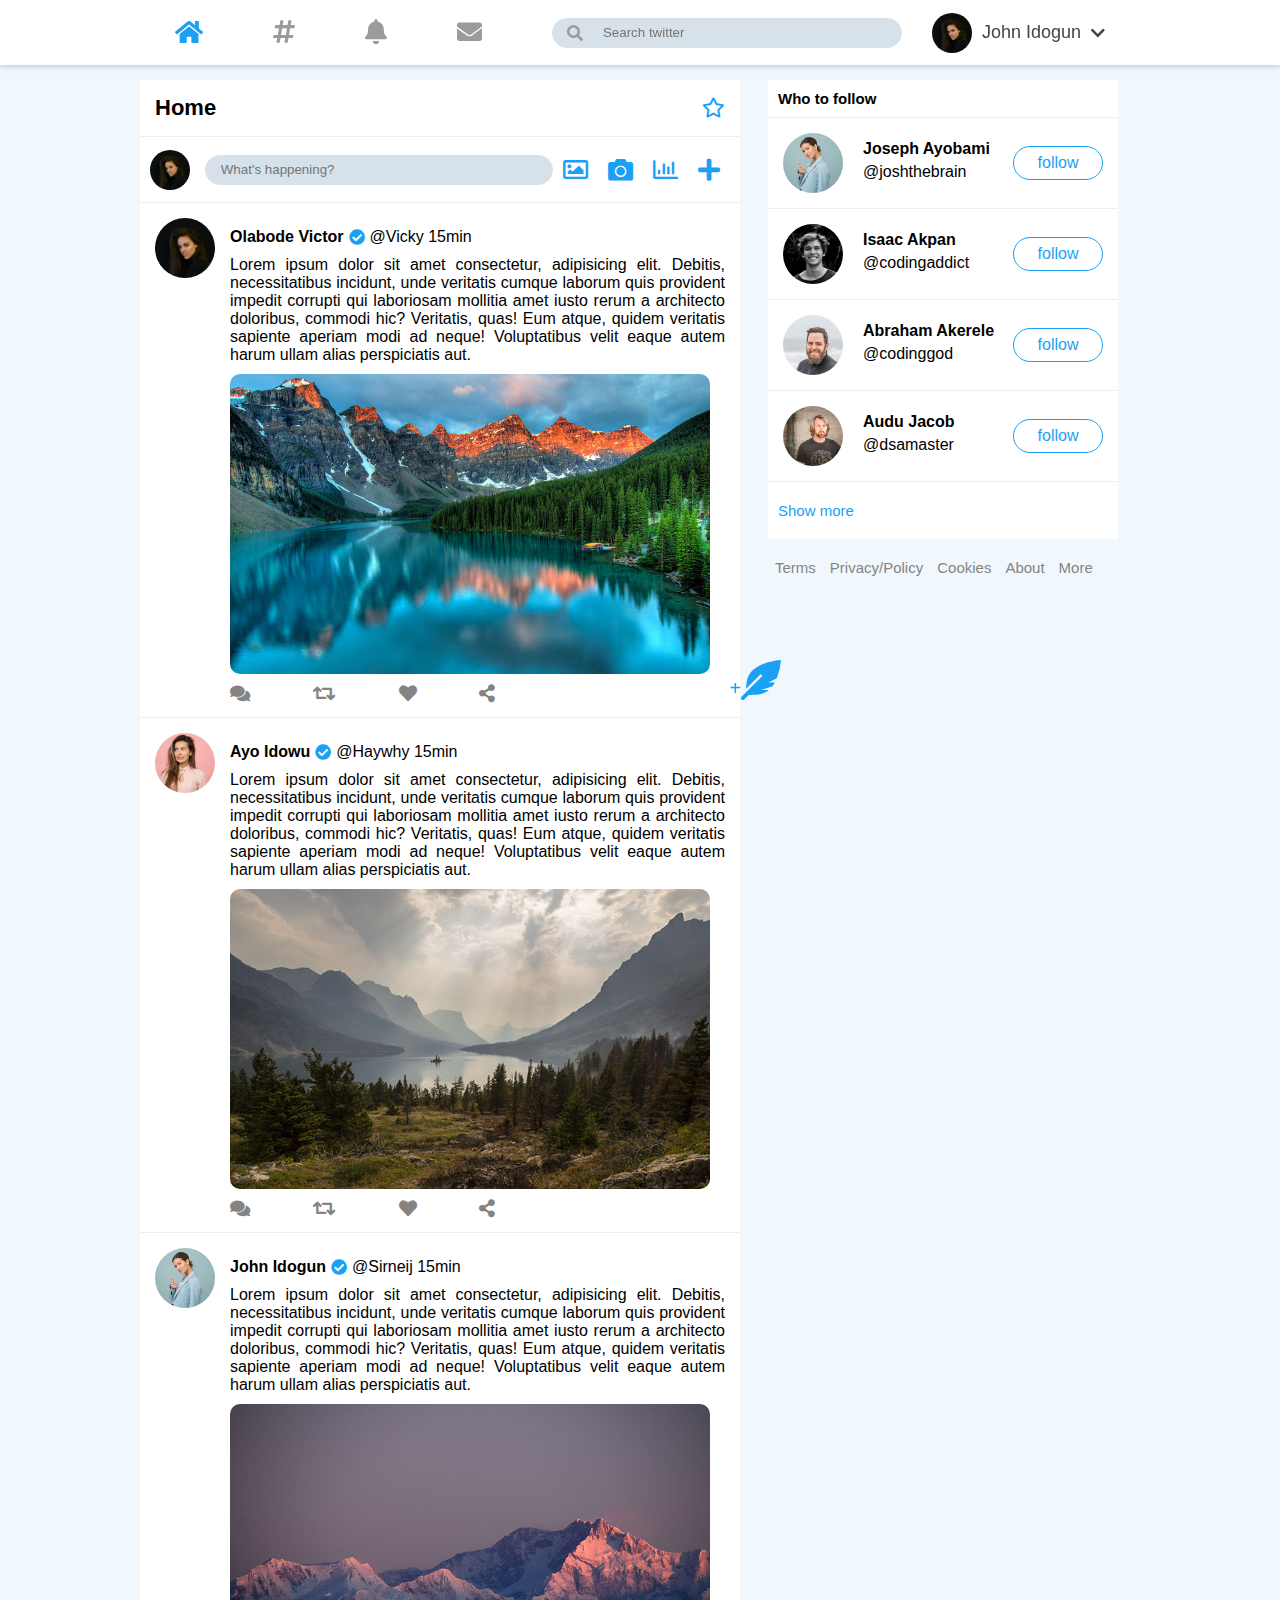
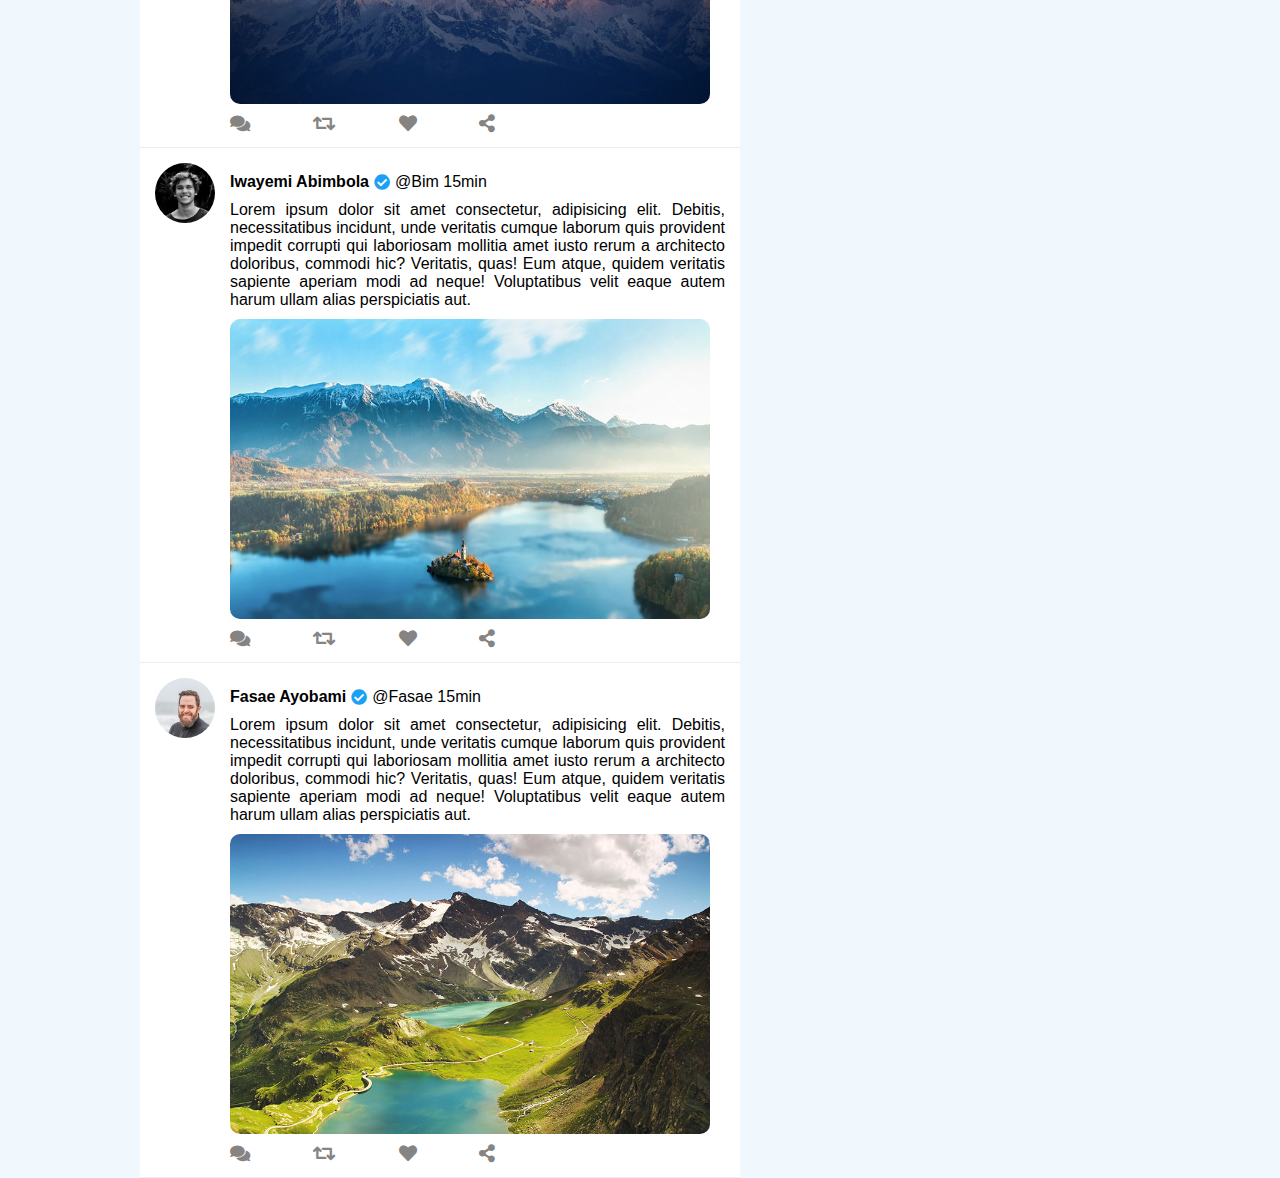
==== feeds.html @ 4964aa31 "Complete design" ====
<!DOCTYPE html>
<html lang="en">
  <head>
    <meta charset="UTF-8" />
    <meta name="viewport" content="width=device-width, initial-scale=1.0" />
    <title>Twitter clone User Interface</title>
    <link rel="stylesheet" href="css/all.css" />
    <link rel="stylesheet" href="style.css" />
  </head>
  <body>
    <!-- feeds page -->
    <main class="feeds-page" id="feeds-page">
      <!-- feeds navigation -->
      <nav class="feeds-nav change-to-theme-dark-1">
        <div class="icons">
          <a href="#" class="active nav-item"><i class="fas fa-home"></i></a>
          <a href="#" class="nav-item"><i class="fas fa-hashtag"></i></a>
          <a href="#" class="nav-item"><i class="fas fa-bell"></i></a>
          <a href="#" class="nav-item"><i class="fas fa-envelope"></i></a>
        </div>
        <form class="search-bar">
          <i class="fas fa-search"></i>
          <input
            type="search"
            name="search"
            id="search"
            placeholder="Search twitter"
            class="search-bar-input"
          />
        </form>
        <div class="user" id="user">
          <div class="user-img-wrapper">
            <img src="images/user1.jpg" alt="User 1" />
          </div>
          <a href="#" class="user-link">John Idogun</a>
          <i class="fas fa-chevron-down"></i>
        </div>
      </nav>
      <!-- end of feeds navigation -->
      <!-- feeds content -->
      <section class="feeds-content change-to-theme-dark-2">
        <article class="feeds-header change-to-theme-dark-1">
          <section class="feeds-header-top">
            <h4>Home</h4>
            <i class="far fa-star"></i>
          </section>
          <form action="." class="header-post">
            <article class="header-img-wrapper">
              <img src="images/user1.jpg" alt="User 1" />
            </article>
            <input
              type="text"
              placeholder="What's happening?"
              class="change-to-theme-dark-2"
            />
            <i class="far fa-image"></i>
            <i class="fas fa-camera"></i>
            <i class="far fa-chart-bar"></i>
            <button type="button" class="btn posts-main-btn">
              <i class="fas fa-plus"></i>
            </button>
          </form>
        </article>
        <article class="posts change-to-theme-dark-1">
          <!-- post 1 -->
          <section class="post">
            <article class="user-avatar">
              <img src="images/user1.jpg" alt="User 1" />
            </article>
            <article class="post-content">
              <section class="post-user-info">
                <h4>Olabode Victor</h4>
                <i class="fas fa-check-circle"></i>
                <span>@Vicky 15min</span>
              </section>
              <p class="post-text">
                Lorem ipsum dolor sit amet consectetur, adipisicing elit.
                Debitis, necessitatibus incidunt, unde veritatis cumque laborum
                quis provident impedit corrupti qui laboriosam mollitia amet
                iusto rerum a architecto doloribus, commodi hic? Veritatis,
                quas! Eum atque, quidem veritatis sapiente aperiam modi ad
                neque! Voluptatibus velit eaque autem harum ullam alias
                perspiciatis aut.
              </p>
              <section class="post-img">
                <img src="images/post-img-1.jpg" alt="Post 1" />
              </section>
              <section class="post-icons">
                <i class="fas fa-comments"></i>
                <i class="fas fa-retweet"></i>
                <i class="fas fa-heart"></i>
                <i class="fas fa-share-alt"></i>
              </section>
            </article>
          </section>
          <!-- end of post 1 -->
          <!-- post 2 -->
          <section class="post">
            <article class="user-avatar">
              <img src="images/user2.jpg" alt="User 2" />
            </article>
            <article class="post-content">
              <section class="post-user-info">
                <h4>Ayo Idowu</h4>
                <i class="fas fa-check-circle"></i>
                <span>@Haywhy 15min</span>
              </section>
              <p class="post-text">
                Lorem ipsum dolor sit amet consectetur, adipisicing elit.
                Debitis, necessitatibus incidunt, unde veritatis cumque laborum
                quis provident impedit corrupti qui laboriosam mollitia amet
                iusto rerum a architecto doloribus, commodi hic? Veritatis,
                quas! Eum atque, quidem veritatis sapiente aperiam modi ad
                neque! Voluptatibus velit eaque autem harum ullam alias
                perspiciatis aut.
              </p>
              <section class="post-img">
                <img src="images/post-img-2.jpg" alt="Post 2" />
              </section>
              <section class="post-icons">
                <i class="fas fa-comments"></i>
                <i class="fas fa-retweet"></i>
                <i class="fas fa-heart"></i>
                <i class="fas fa-share-alt"></i>
              </section>
            </article>
          </section>
          <!-- end of post 2 -->

          <!-- post 3 -->
          <section class="post">
            <article class="user-avatar">
              <img src="images/user3.jpg" alt="User 3" />
            </article>
            <article class="post-content">
              <section class="post-user-info">
                <h4>John Idogun</h4>
                <i class="fas fa-check-circle"></i>
                <span>@Sirneij 15min</span>
              </section>
              <p class="post-text">
                Lorem ipsum dolor sit amet consectetur, adipisicing elit.
                Debitis, necessitatibus incidunt, unde veritatis cumque laborum
                quis provident impedit corrupti qui laboriosam mollitia amet
                iusto rerum a architecto doloribus, commodi hic? Veritatis,
                quas! Eum atque, quidem veritatis sapiente aperiam modi ad
                neque! Voluptatibus velit eaque autem harum ullam alias
                perspiciatis aut.
              </p>
              <section class="post-img">
                <img src="images/post-img-3.jpg" alt="Post 3" />
              </section>
              <section class="post-icons">
                <i class="fas fa-comments"></i>
                <i class="fas fa-retweet"></i>
                <i class="fas fa-heart"></i>
                <i class="fas fa-share-alt"></i>
              </section>
            </article>
          </section>
          <!-- end of post 3 -->

          <!-- post 4 -->
          <section class="post">
            <article class="user-avatar">
              <img src="images/user4.jpg" alt="User 4" />
            </article>
            <article class="post-content">
              <section class="post-user-info">
                <h4>Iwayemi Abimbola</h4>
                <i class="fas fa-check-circle"></i>
                <span>@Bim 15min</span>
              </section>
              <p class="post-text">
                Lorem ipsum dolor sit amet consectetur, adipisicing elit.
                Debitis, necessitatibus incidunt, unde veritatis cumque laborum
                quis provident impedit corrupti qui laboriosam mollitia amet
                iusto rerum a architecto doloribus, commodi hic? Veritatis,
                quas! Eum atque, quidem veritatis sapiente aperiam modi ad
                neque! Voluptatibus velit eaque autem harum ullam alias
                perspiciatis aut.
              </p>
              <section class="post-img">
                <img src="images/post-img-4.jpg" alt="Post 4" />
              </section>
              <section class="post-icons">
                <i class="fas fa-comments"></i>
                <i class="fas fa-retweet"></i>
                <i class="fas fa-heart"></i>
                <i class="fas fa-share-alt"></i>
              </section>
            </article>
          </section>
          <!-- end of post 4 -->

          <!-- post 5 -->
          <section class="post">
            <article class="user-avatar">
              <img src="images/user5.jpg" alt="User 5" />
            </article>
            <article class="post-content">
              <section class="post-user-info">
                <h4>Fasae Ayobami</h4>
                <i class="fas fa-check-circle"></i>
                <span>@Fasae 15min</span>
              </section>
              <p class="post-text">
                Lorem ipsum dolor sit amet consectetur, adipisicing elit.
                Debitis, necessitatibus incidunt, unde veritatis cumque laborum
                quis provident impedit corrupti qui laboriosam mollitia amet
                iusto rerum a architecto doloribus, commodi hic? Veritatis,
                quas! Eum atque, quidem veritatis sapiente aperiam modi ad
                neque! Voluptatibus velit eaque autem harum ullam alias
                perspiciatis aut.
              </p>
              <section class="post-img">
                <img src="images/post-img-5.jpg" alt="Post 5" />
              </section>
              <section class="post-icons">
                <i class="fas fa-comments"></i>
                <i class="fas fa-retweet"></i>
                <i class="fas fa-heart"></i>
                <i class="fas fa-share-alt"></i>
              </section>
            </article>
          </section>
          <!-- end of post 5 -->
        </article>

        <article class="follow change-to-theme-dark-1">
          <h3 class="follow-heading">Who to follow</h3>
          <!-- follow user 1 -->
          <section class="follow-user">
            <article class="follow-user-img">
              <img src="images/user3.jpg" alt="User 3" />
            </article>
            <article class="follow-user-info">
              <h4>Joseph Ayobami</h4>
              <p>@joshthebrain</p>
            </article>
            <button type="button" class="btn follow-btn">follow</button>
          </section>
          <!-- end of follow user 1 -->

          <!-- follow user 2 -->
          <section class="follow-user">
            <article class="follow-user-img">
              <img src="images/user4.jpg" alt="User 4" />
            </article>
            <article class="follow-user-info">
              <h4>Isaac Akpan</h4>
              <p>@codingaddict</p>
            </article>
            <button type="button" class="btn follow-btn">follow</button>
          </section>
          <!-- end of follow user 2 -->

          <!-- follow user 3 -->
          <section class="follow-user">
            <article class="follow-user-img">
              <img src="images/user5.jpg" alt="User 5" />
            </article>
            <article class="follow-user-info">
              <h4>Abraham Akerele</h4>
              <p>@codinggod</p>
            </article>
            <button type="button" class="btn follow-btn">follow</button>
          </section>
          <!-- end of follow user 3 -->

          <!-- follow user 4 -->
          <section class="follow-user">
            <article class="follow-user-img">
              <img src="images/user6.jpg" alt="User 6" />
            </article>
            <article class="follow-user-info">
              <h4>Audu Jacob</h4>
              <p>@dsamaster</p>
            </article>
            <button type="button" class="btn follow-btn">follow</button>
          </section>
          <!-- end of follow user 4 -->

          <section class="follow-link">
            <a href="#">Show more</a>
          </section>
          <footer class="follow-footer">
            <ul>
              <li><a href="#">Terms</a></li>
              <li><a href="#">Privacy/Policy</a></li>
              <li><a href="#">Cookies</a></li>
              <li><a href="#">About</a></li>
              <li><a href="#">More</a></li>
            </ul>
          </footer>
        </article>
      </section>
      <!-- end of feeds content -->

      <button type="button" class="btn post-btn" id="post-modal-btn">
        <span>+</span><i class="fas fa-feather-alt"></i>
      </button>
      <!-- post modal -->
      <section class="post-modal-wrapper">
        <article class="modal change-to-theme-dark-1" id="post-modal">
          <form action="." id="post-modal-form" autocomplete="off">
            <section class="modal-header">
              <i class="fas fa-times" id="close-post-modal"></i>
              <button
                type="submit"
                class="btn btn-post-modal"
                id="post-modal-submit-btn"
                disabled
              >
                Post
              </button>
            </section>

            <section class="modal-body">
              <article class="modal-img">
                <img src="images/user1.jpg" alt="User 1" />
              </article>
              <input
                type="text"
                placeholder="What's happening?"
                class="modal-input change-to-theme-dark-2"
                id="post-modal-input"
              />
              <div class="modal-input-live">
                <span id="post-modal-input-counter"></span>
                <i class="far fa-smile" id="post-modal-expression"></i>
              </div>
            </section>
            <section class="modal-footer">
              <article class="modal-icons">
                <i class="far fa-image"></i>
                <i class="fas fa-camera"></i>
                <i class="far fa-chart-bar"></i>
                <span id="post-modal-span" data-disabled="yes" class="disabled"
                  >+</span
                >
              </article>
            </section>
          </form>
        </article>
      </section>
      <!-- end of post modal -->

      <!-- sidebar -->
      <section class="sidebar-wrapper" id="sidebar-wrapper">
        <article class="sidebar change-to-theme-dark-1" id="sidebar">
          <section class="sidebar-header">
            <h2>Account info</h2>
            <i class="fas fa-times" id="close-sidebar"></i>
          </section>
          <section class="sidebar-user">
            <article class="sidebar-user-img">
              <img src="images/user1.jpg" alt="User 1" />
            </article>
            <span>+</span>
          </section>
          <section class="sidebar-user-info">
            <h4>John John</h4>
            <p>@sirneij</p>
          </section>
          <section class="following">
            <p class="following-text"><span>711</span> following</p>
            <p class="following-text"><span>7.5k</span> followers</p>
          </section>
          <section class="sidebar-list-1">
            <ul>
              <li>
                <a href="#"><i class="far fa-user"></i>Profile</a>
              </li>
              <li>
                <a href="#"><i class="far fa-list-alt"></i>List</a>
              </li>
              <li>
                <a href="#"><i class="far fa-bookmark"></i>Bookmarks</a>
              </li>
              <li>
                <a href="#"><i class="fab fa-adversal"></i>Ads</a>
              </li>
              <li>
                <a href="#"><i class="fas fa-chart-line"></i>Analytics</a>
              </li>
            </ul>
          </section>
          <section class="sidebar-list-2">
            <ul>
              <li><a href="#">Settings and Privacy</a></li>
              <li><a href="#">Help Center</a></li>
              <li><a href="#">Logout</a></li>
            </ul>
          </section>

          <section class="dark-mode-toggler-wrapper">
            <label class="dark-mode-toggler">
              <input
                class="dark-mode-toggler-check-input"
                type="checkbox"
                id="theme-checkbox"
              />
              <span class="slider"></span>
            </label>
            <span class="dark-mode-toggler-check-label theme-switch"
              >Dark theme</span
            >
          </section>
        </article>
      </section>
      <!-- end of sidebar -->
    </main>
    <!-- end of feeds page -->
    <script src="feedsapp.js"></script>
  </body>
</html>
---- style.css ----
/* common styles */
:root {
  box-sizing: border-box;
  /* font-size: calc(1vw + 0.65rem); */
  /* font-size: 65.8%; */
  font-size: 0.625rem;
  font-family: "Josefin Sans", sans-serif;
}
*,
*::before,
*::after {
  margin: 0;
  padding: 0;
  box-sizing: inherit;
  outline: none;
}
body {
  background-color: #f0f8fd;
}

button:not(:disabled),
[type="button"]:not(:disabled),
[type="reset"]:not(:disabled),
[type="submit"]:not(:disabled) {
  cursor: pointer;
}

/* end of common styles */

/* main */
.main {
  width: 100%;
  height: 100vh;
  display: grid;
  grid-template-columns: repeat(2, 1fr);
  grid-template-rows: 1fr min-content;
  grid-template-areas:
    "left right"
    "main-page-footer main-page-footer";
}
/* left */
.left {
  grid-area: left;
  background-color: #1aa1f5;
  display: flex;
  justify-content: center;
  align-items: center;
}
.theme-dark-1 .left {
  background-color: #10171e;
}

.left-content section {
  display: flex;
  align-items: center;
  margin: 4rem;
  color: #fff;
}
.left-content i {
  font-size: 3rem;
  margin-right: 2rem;
}
.left-content-heading {
  font-size: 2rem;
}
/* end of left */

/* right */
.right {
  grid-area: right;
  position: relative;
}
.right-content-form {
  display: flex;
  justify-content: center;
  margin-top: 3rem;
}

.right-content-form input {
  width: 20rem;
  height: 4.5rem;
  margin-right: 1rem;
  font-size: 1.6rem;
  padding: 0 1rem;
  border: 0.1rem solid #ddd;
  border-radius: 0.5rem;
  background-color: #fff;
  transition: all 0.4s ease-out;
}
.theme-dark-1 .right-content-form input {
  background-color: #1c2938;
  border-color: #444444;
  color: #fff;
}
.right-content-form input:focus {
  background-color: #d9ebf7;
}

.theme-dark-1 .right-content-form input:focus {
  background-color: #10171e;
  color: #1aa1f5;
  border-color: #1aa1f5;
}
.right-content-form div {
  position: relative;
}
.right-content-form label {
  position: absolute;
  top: 5.5rem;
  left: 0;
  font-size: 1.6rem;
  font-weight: 300;
  color: #a7a6a6;
}
.btn {
  border: 0.1rem solid #1aa1f5;
  border-radius: 3rem;
  transition: all 0.5s ease-out;
}
.theme-dark-1 .btn {
  border-color: #444444;
}

.btn:hover {
  background-color: #1aa1f5;
  color: #fff;
}
.theme-dark-1 .btn:hover {
  background-color: #fff;
  color: #1aa1f5;
}

.btn-top {
  width: 8rem;
  background-color: #fff;
  color: #1aa1f5;
  font-size: 1.6rem;
  font-weight: bold;
}
.theme-dark-1 .btn-top {
  background-color: #1c2938;
}
.middle-content {
  position: absolute;
  top: 50%;
  left: 50%;
  transform: translate(-50%, -50%);
  display: flex;
  flex-direction: column;
  /* width: 45%; */
}
.middle-content i {
  font-size: 4rem;
  color: #1aa1f5;
  margin-bottom: 2rem;
}
/* .theme-dark-1 .middle-content i {
  color: #fff;
} */
.middle-content h1 {
  font-size: 2.8rem;
  margin-bottom: 4rem;
  line-height: 4rem;
}
.middle-content h4 {
  font-size: 2rem;
  margin-bottom: 2rem;
}
.middle-content button {
  margin: 0.8rem 0;
  padding: 0.5rem;
  font-size: 1.6rem;
}
.btn-sign-up {
  background-color: #1aa1f5;
  color: #fff;
  transition: all 0.5s ease-out;
}
.btn-sign-up:hover {
  background-color: #fff;
  color: #1aa1f5;
}
.theme-dark-1 .btn-sign-in {
  background-color: #1c2938;
  color: #1aa1f5;
}
.btn-sign-in:hover {
  background-color: #d9ebf7;
  color: #0f5d8d;
}
/* end of right */
/* main-page-footer */
.main-page-footer {
  grid-area: main-page-footer;
  background-color: #f5f4f4;
  padding: 1.5rem;
  border: 0.1rem solid #ddd;
}
.theme-dark-1 .main-page-footer {
  background-color: #1c2938;
  border-top: 0.1rem solid #444444;
  border-bottom: none;
  border-left: none;
  border-right: none;
}
.main-page-footer ul {
  display: flex;
  justify-content: center;
  list-style: none;
}
.main-page-footer a {
  font-size: 1.6rem;
  margin: 0 2rem;
  text-decoration: none;
  color: #444444;
  font-weight: 300;
}
.theme-dark-1 .main-page-footer a {
  color: #fff;
}
/* end of main-page-footer */
/* end of main */

/* login */
.login-page {
  width: 100%;
  height: 100vh;
  display: grid;
  grid-template-columns: minmax(5rem, 1fr) 2fr minmax(5rem, 1fr);
  grid-template-rows: repeat(2, min-content) 1fr;
  /* grid-template-areas:
    "header header header"
    ". login ."
    ". footer ."; */
  gap: 1.5rem;
}

/* header */
.login-page-nav {
  grid-column: 1 / -1;
  grid-row: 1 / 2;
  /* grid-area: header; */
  padding: 2.5rem 0;
  background-color: #fff;
  box-shadow: 0 0 0.7rem rgba(0, 0, 0, 0.3);
  z-index: 1;
}

.theme-dark-1 .login-page-nav {
  background-color: #1c2938;
  color: #fff;
}

.login-page-nav ul {
  width: 100rem;
  list-style: none;
  margin: auto;
  display: flex;
  align-items: flex-end;
}
.login-page-nav li {
  margin: 0 1rem;
  position: relative;
}
.login-page-nav li:last-child {
  margin-left: auto;
}
.login-page-nav li::after {
  content: "";
  width: 100%;
  height: 0.4rem;
  background-color: #1aa1f5;
  position: absolute;
  bottom: -2.5rem;
  left: 0;
  opacity: 0;
  transition: opacity 0.5s ease-out;
}
.login-page-nav li:hover::after {
  opacity: 1;
}
.login-page-nav a {
  font-size: 1.6rem;
  text-decoration: none;
  color: #555;
  transition: color 0.5s ease;
}
.login-page-nav.theme-dark-1 a {
  color: #fff;
}

.login-page-nav li:hover a {
  color: #1aa1f5;
}
.login-page-nav i {
  color: #1aa1f5;
  font-size: 2rem;
}
/* end of header */
/* login content */
.login {
  /* grid-area: login; */
  grid-column: 2 / 3;
  grid-row: 2 / 3;
  background-color: #fff;
  width: 100rem;
  display: grid;
  grid-template-columns: 10rem 1fr;
  grid-template-rows: 2fr 1fr;
  box-shadow: 0 0 0.5rem rgba(0, 0, 0, 0.3);
}
.theme-dark-1 .login {
  background-color: #1c2938;
}
.login-content {
  grid-column: 2 / -1;
  grid-row: 1 / 2;
  padding: 5rem 0 1rem 0;
}
.login-content h2 {
  font-size: 2.4rem;
  margin-bottom: 3rem;
}
.login-form {
  display: flex;
  flex-direction: column;
}
.login-form input:not(.login-form-checkbox) {
  width: 30rem;
  height: 3.5rem;
  margin: 1rem 0;
  border: 0.1rem solid #ddd;
  border-radius: 0.5rem;
  padding-left: 1rem;
  font-size: 1.5rem;
  transition: all 0.5s ease-out;
}
.theme-dark-1 .login-form input:not(.login-form-checkbox) {
  border-color: #444444;
  background-color: #1c2938;
  color: #fff;
}
.login-form input:not(.login-form-checkbox):first-child {
  margin-top: 0;
}
.login-form input:focus {
  background-color: #d9ebf7;
}
.theme-dark-1 .login-form input:focus {
  background-color: #10171e;
  color: #1aa1f5;
  border-color: #1aa1f5;
}
.login-form .password-forgot {
  position: relative;
}
.login-form .password-forgot a {
  position: absolute;
  text-decoration: none;
  top: -0.3rem;
  left: 20.6rem;
  font-size: 1.2rem;
  color: #1aa1f5;
}

.theme-dark-1 .login-form .password-forgot a {
  color: #fff;
}
.theme-dark-1 .login-form .password-forgot a:hover {
  color: #1aa1f5;
}
.login-form .checkbox-login {
  margin-top: 1rem;
  display: flex;
  align-items: flex-start;
}
.theme-dark-1 #remember {
  color: #1aa1f5;
}
.login-form .checkbox-login label {
  font-size: 1.6rem;
  font-weight: 300;
  margin-left: 1rem;
}
.login-form .btn-sign-in {
  width: 30rem;
  padding: 1rem 1.5rem;
  border-radius: 0.3rem;
  font-size: 1.6rem;
  font-weight: bold;
  margin-top: 1.5rem;
  background-color: #fff;
  color: #1aa1f5;
  transition: all 0.5s ease-out;
}
.theme-dark-1 .login-form .btn-sign-in {
  background-color: #10171e;
  color: #1aa1f5;
  border-color: #444444;
}
.login-form .btn-sign-in:hover {
  background-color: #1aa1f5;
  color: #fff;
}

.theme-dark-1 .login-form .btn-sign-in:hover {
  background-color: #fff;
  color: #1aa1f5;
}

/* end login content */
/* login footer */
.login-footer {
  /* grid-area: footer; */
  grid-column: 1 / -1;
  grid-row: 2 / -1;
  background-color: #edf3f7;
  padding-left: 10rem;
  display: flex;
  flex-direction: column;
  justify-content: center;
}
.theme-dark-1 .login-footer {
  background-color: #10171e;
  color: #fff;
}
.login-footer p {
  font-size: 1.6rem;
  font-weight: 300;
  margin: 0.5rem 0;
}
.login-footer p a {
  text-decoration: none;
  color: #1aa1f5;
}
/* end of login footer */

/* login modal */
.login-modal {
  position: fixed;
  top: 11.5rem;
  left: 50%;
  transform: translate(-50%, -50%);
  background-color: #fff;
  width: 70rem;
  padding: 2rem;
  text-align: center;
  box-shadow: 0 0 0.7rem rgba(0, 0, 0, 0.3);
  border-radius: 0 0 1rem 1rem;
  display: none;
}
.theme-dark-1 .login-modal {
  background-color: #10171e;
}
.login-modal i {
  position: absolute;
  top: 2rem;
  right: 2rem;
  font-size: 1.3rem;
  color: #cc3f3f;
  cursor: pointer;
}
.theme-dark-1 .login-modal i {
  color: #fff;
}
.login-modal p {
  margin: 2rem 1rem 0 1rem;
  font-size: 1.6rem;
  color: #cc3f3f;
}
.theme-dark-1 .login-modal p {
  color: #ffffff;
}
/* end of login modal */
/* end of login */

/* feeds page */
.feeds-page {
  width: 100%;
  height: 100vh;
  display: block;
}
/* feeds navigation */
.feeds-nav {
  position: fixed;
  width: 100%;
  height: 6.5rem;
  background-color: #fff;
  display: flex;
  justify-content: center;
  box-shadow: 0 0 0.7rem rgba(0, 0, 0, 0.3);
}
.theme-dark-1 .feeds-nav {
  background-color: #1c2938;
  color: #fff;
}
.feeds-nav .icons {
  display: flex;
  align-items: center;
}
.feeds-nav .nav-item:hover {
  animation: toTop;
  animation-duration: 2s;
  animation-timing-function: ease-out;
  animation-iteration-count: infinite;
}
.theme-dark-1 .feeds-nav .nav-item:hover {
  color: #ffffff;
}
@keyframes toTop {
  0% {
    transform: translateY(0px);
  }
  50% {
    transform: translateY(-5px);
  }
  100% {
    transform: translateY(-10px);
  }
}
.feeds-nav .icons a {
  text-decoration: none;
  margin-right: 7rem;
  font-size: 2.5rem;
  color: #9e9a9a;
}
.feeds-nav.theme-dark-1 .nav-item:hover {
  color: #ffffff;
}
.feeds-nav .icons .active {
  color: #1aa1f5;
}
.feeds-nav .search-bar {
  display: flex;
  align-items: center;
  position: relative;
}
.search-bar-input {
  width: 35rem;
  height: 3rem;
  border: 0.1rem solid #d6e1e9;
  border-radius: 3rem;
  background-color: #d6e1e9;
  padding-left: 5rem;
  transition: all 0.5s ease-out;
}
.theme-dark-1 .search-bar-input {
  background-color: #1c2938;
  border-color: #444444;
  color: #fff;
}
.search-bar-input:focus {
  background-color: #fff;
  /* color: #1aa1f5; */
}
.theme-dark-1 .search-bar-input:focus {
  background-color: #10171e;
  color: #1aa1f5;
}
.search-bar i {
  position: absolute;
  font-size: 1.6rem;
  left: 1.5rem;
  color: #9e9a9a;
}
.theme-dark-1 .search-bar i {
  color: #fff;
}
.theme-dark-1 .search-bar-input:focus + i {
  color: #1aa1f5;
}
/* .search-bar:focus i {
  color: #1aa1f5;
} */
.user {
  margin-left: 3rem;
  display: flex;
  align-items: center;
  cursor: pointer;
}
.user-img-wrapper {
  width: 4rem;
  height: 4rem;
}
.user-img-wrapper img {
  width: 100%;
  height: 100%;
  object-fit: cover;
  border-radius: 50%;
}
.user-link {
  margin: 0 1rem;
  text-decoration: none;
  font-size: 1.8rem;
  color: #444444;
}
.theme-dark-1 .user-link {
  color: #fff;
}
.user i {
  color: #444444;
  font-size: 1.6rem;
}
.theme-dark-1 .user i {
  color: #fff;
}
/* end of feeds navigation */
/* feeds content */
.feeds-content {
  display: grid;
  grid-template-columns: minmax(5rem, 1fr) 60rem 40rem minmax(5rem, 1fr);
  grid-template-rows: repeat(2, min-content);
  padding-top: 6.5rem;
}
.feeds-header {
  grid-column: 2/3;
  grid-row: 1/2;
  background-color: #fff;
  margin-top: 1.5rem;
}
.theme-dark-1 .feeds-header {
  background-color: #1c2938;
}
.theme-dark-1 .feeds-header h4 {
  color: #fff;
}
.feeds-header-top {
  display: flex;
  align-items: center;
  justify-content: space-between;
  border-bottom: 0.1rem solid #eee;
  padding: 1.5rem;
}

.feeds-header-top h4 {
  font-size: 2.2rem;
}
.feeds-header-top i {
  font-size: 2rem;
  color: #1aa1f5;
}
.header-post {
  display: flex;
  align-items: center;
  padding: 1rem;
  border-bottom: 0.1rem solid #eee;
}
.header-img-wrapper {
  width: 4rem;
  height: 4rem;
  margin-right: 1.5rem;
}
.header-img-wrapper img {
  width: 100%;
  height: 100%;
  object-fit: cover;
  border-radius: 50%;
}
.header-post input {
  width: 35rem;
  height: 3rem;
  border: 0.1rem solid #d6e1e9;
  border-radius: 3rem;
  background-color: #d6e1e9;
  padding: 0.4rem 1.5rem;
  transition: all 0.5s ease-out;
}
.theme-dark-1 .header-post input {
  background-color: #1c2938;
  border-color: #444444;
  color: #fff;
}
.theme-dark-1 .header-post input:focus {
  background-color: #10171e;
  color: #1aa1f5;
}
.header-post i {
  font-size: 2.5rem;
  color: #1aa1f5;
  margin: 1rem;
}
.posts-main-btn {
  border: none;
  background-color: #fff;
  border-radius: 0.5rem;
  padding: 0;
  transition: all 0.5s ease-out;
}
.theme-dark-1 .posts-main-btn {
  background-color: #1c2938;
}
.posts-main-btn:hover,
.posts-main-btn:hover i {
  background-color: #1aa1f5;
  color: #fff;
}
.theme-dark-1 .posts-main-btn:hover,
.theme-dark-1 .posts-main-btn:hover i {
  background-color: #fff;
  color: #1aa1f5;
}
.posts-main-btn:hover i {
  color: #fff;
}
.theme-dark-1 .posts-main-btn:hover i {
  color: #1aa1f5;
}
.posts {
  grid-column: 2/3;
  grid-row: 2/-1;
  background-color: #fff;
}
.theme-dark-1 .posts {
  background-color: #1c2938;
  color: #fff;
}
.post {
  display: flex;
  padding: 1.5rem;
  border-bottom: 0.1rem solid #eee;
}
.user-avatar {
  width: 6rem;
  height: 6rem;
  flex-shrink: 0;
  margin-right: 1.5rem;
}
.post-user-info {
  display: flex;
  align-items: center;
  margin: 1rem 0;
}
.post-user-info h4 {
  font-size: 1.6rem;
  margin-right: 0.5rem;
}
.post-user-info i {
  font-size: 1.6rem;
  color: #1aa1f5;
  margin-right: 0.5rem;
}
.post-user-info span {
  font-size: 1.6rem;
}
.post-text {
  font-size: 1.6rem;
  margin-bottom: 1rem;
  text-align: justify;
}
.user-avatar img {
  width: 100%;
  height: 100%;
  object-fit: cover;
  border-radius: 50%;
}
.post-img {
  width: 48rem;
  height: 30rem;
}
.post-img img {
  width: 100%;
  height: 100%;
  object-fit: cover;
  border-radius: 1rem;
}
.post-icons {
  margin-top: 1rem;
}
.post-icons i {
  font-size: 1.8rem;
  color: #868383;
  margin-right: 6rem;
}

/* follow */
.follow {
  position: fixed;
  top: 8rem;
  left: 59%;
  background-color: #fff;
  width: 35rem;
}
.theme-dark-1 .follow {
  background-color: #1c2938;
  color: #fff;
}
.follow-heading {
  padding: 1rem;
  font-size: 1.5rem;
  border-bottom: 0.1rem solid #eee;
}

.follow-user {
  display: flex;
  align-items: center;
  padding: 1.5rem;
  border-bottom: 0.1rem solid #eee;
}

.follow-user-img {
  width: 6rem;
  height: 6rem;
  margin-right: 2rem;
}
.follow-user-img img {
  width: 100%;
  height: 100%;
  object-fit: cover;
  border-radius: 50%;
}

.follow-user-info h4,
.follow-user-info p {
  font-size: 1.6rem;
  margin-bottom: 0.5rem;
}
.follow-btn {
  margin-left: auto;
  width: 9rem;
  background-color: #fff;
  color: #1aa1f5;
  padding: 0.7rem 0.5rem;
  font-size: 1.6rem;
}
.theme-dark-1 .follow-btn {
  background-color: #1c2938;
}
.follow-link {
  margin: 2rem 1rem;
}
.follow-link a {
  text-decoration: none;
  color: #1aa1f5;
  font-size: 1.5rem;
}

.follow-footer {
  background-color: #f0f8fd;
}

.theme-dark-1 .follow-footer {
  background-color: #1c2938;
}
.follow-footer ul {
  list-style: none;
  display: flex;
  padding: 2rem 0;
}
.follow-footer a {
  text-decoration: none;
  font-size: 1.5rem;
  color: #868383;
  margin: 0 0.7rem;
}

.theme-dark-1 .follow-footer a {
  color: #fff;
}
/* end of follow */

.post-btn {
  position: fixed;
  bottom: 20rem;
  left: 57%;
  border: none;
  background: transparent;
  border-radius: 0.5rem;
  padding: 0;
  /* box-shadow: 0 0.3rem 1rem rgba(0, 0, 0, 0.1); */
  animation: fromBottom;
  animation-duration: 4s;
  animation-iteration-count: infinite;
}
#post-modal-btn span {
  color: #1aa1f5;
  font-size: 2rem;
}
.post-btn i {
  color: #1aa1f5;
  font-size: 4rem;
}
.post-btn:hover {
  background-color: transparent;
}

.theme-dark-1 .post-btn:hover {
  background-color: transparent;
}

@keyframes fromBottom {
  0% {
    transform: translateY(-10px);
  }
  50% {
    transform: translateY(10px);
  }
  100% {
    transform: translateY(-10px);
  }
}
/* end of feeds content */

/* post modal */
.post-modal-wrapper {
  position: fixed;
  top: 0;
  right: 0;
  left: 0;
  bottom: 0;
  background-color: rgba(0, 0, 0, 0.5);
  /* opacity: 0;
  visibility: hidden; */
  display: none;
  transition: all 0.5s;
}

/* uncommet if you prefer using opacity and visiblity */
/* .post-modal-wrapper-display {
  opacity: 1;
  visibility: visible;
} */
.modal {
  position: fixed;
  top: 25%;
  /* bottom: 3rem; */
  left: 50%;
  transform: translate(-50%, -50%);
  width: 60rem;
  background-color: #fff;
  border-radius: 1.5rem;
  display: none;
  transition: all 0.5s cubic-bezier(1, 0, 0, 1);
}

.theme-dark-1 .modal {
  background-color: #1c2938;
}
.modal-header {
  padding: 1.5rem 2.5rem;
  display: flex;
  align-items: center;
  border-bottom: 0.1rem solid #eee;
}
.modal-header i {
  font-size: 2.6rem;
  color: #1aa1f5;
  cursor: pointer;
}
.btn-post-modal {
  margin-left: auto;
  width: 8rem;
  padding: 0.8rem 0.5rem;
  background-color: #fff;
  color: #1aa1f5;
}
.theme-dark-1 .btn-post-modal {
  background-color: #1c2938;
}
.theme-dark-1 .btn-post-modal:hover {
  background-color: #ffffff;
  color: #1aa1f5;
}
.modal-body {
  display: flex;
  padding: 2rem 1.5rem 1rem 1.5rem;
}
.modal-img {
  width: 4rem;
  height: 4rem;
  margin-right: 1.5rem;
}
.modal-img img {
  width: 100%;
  height: 100%;
  object-fit: cover;
  border-radius: 50%;
}
.modal-input {
  width: 53rem;
  padding: 1rem 0 8rem 1rem;
  background-color: #d6e1e9;
  border: 0.1rem solid #eee;
  border-radius: 1.5rem;
  font-size: 1.6rem;
  transition: all 0.5s ease-out;
}
.theme-dark-1 .modal-input {
  background-color: #1c2938;
  border-color: #444444;
  color: #fff;
}
.modal-input:focus {
  background-color: #fff;
  border-color: #1aa1f5;
}
.theme-dark-1 .modal-input:focus {
  background-color: #10171e;
  border-color: #444444;
  color: #1aa1f5;
}
.modal-body .modal-input-live {
  display: flex;
  align-items: flex-start;
  position: absolute;
  bottom: calc(3.5rem + 2rem + 2rem);
  right: 2rem;
  color: #1aa1f5;
}
.modal-body #post-modal-input-counter {
  font-size: 2rem;
  margin-right: 0.5rem;
}
.modal-body #post-modal-expression {
  font-size: 2rem;
}
.modal-footer {
  padding: 0 2rem 2rem 8rem;
}
.modal-icons {
  display: flex;
  align-items: center;
}
.modal-icons i {
  margin-right: 2rem;
  font-size: 2.7rem;
  color: #1aa1f5;
}
.modal-icons span {
  margin-left: auto;
  font-size: 5rem;
  width: 4rem;
  height: 4rem;
  border: 0.1rem solid #1aa1f5;
  border-radius: 50%;
  display: flex;
  justify-content: center;
  align-items: center;
  color: #1aa1f5;
  cursor: pointer;
}
/* end of post modal */

/* sidebar */
.sidebar-wrapper {
  position: fixed;
  background-color: rgba(0, 0, 0, 0.5);
  top: 0;
  bottom: 0;
  right: 0;
  left: 0;
  opacity: 0;
  visibility: hidden;
  transition: all 0.5s;
}
.sidebar {
  position: fixed;
  top: 0;
  right: -30rem;
  width: 30rem;
  height: 100vh;
  background-color: #ffffff;
  padding: 2.5rem;
  box-shadow: -0.1rem 0 0.5rem rgba(0, 0, 0, 0.3);
  transition: right 0.5s cubic-bezier(1, 0, 0, 1);
}
.theme-dark-1 .sidebar {
  background-color: #10171e;
  color: #fff;
}
.sidebar-display {
  right: 0;
}
.sidebar-wrapper-display {
  opacity: 1;
  visibility: visible;
}
.sidebar-header {
  display: flex;
  align-items: center;
  padding-bottom: 1rem;
  border-bottom: 0.1rem solid #eee;
}
.sidebar-header h2 {
  font-size: 2rem;
}
.sidebar-header i {
  margin-left: auto;
  font-size: 2.5rem;
  color: #1aa1f5;
  cursor: pointer;
}
.sidebar-user {
  display: flex;
  align-items: center;
  padding-top: 1rem;
}
.sidebar-user-img {
  width: 4rem;
  height: 4rem;
}
.sidebar-user-img img {
  width: 100%;
  height: 100%;
  object-fit: cover;
  border-radius: 50%;
}
.sidebar-user span {
  margin-left: auto;
  font-size: 5rem;
  width: 3.5rem;
  height: 3.5rem;
  border: 0.1rem solid #1aa1f5;
  border-radius: 50%;
  display: flex;
  justify-content: center;
  align-items: center;
  color: #1aa1f5;
  cursor: pointer;
}
.sidebar-user-info {
  padding: 1rem 0;
  font-size: 1.8rem;
}

.following {
  display: flex;
  align-items: center;
  padding: 1rem 0;
}
.following-text {
  font-size: 1.8rem;
}
.following-text:first-child {
  margin-right: 2.5rem;
}
.following-text span {
  font-weight: bold;
}
.sidebar-list-1 {
  border-bottom: 0.1rem solid #eee;
}
.sidebar-list-1 ul {
  list-style: none;
  padding: 1rem 0;
}

.sidebar-list-1 li {
  margin-bottom: 1rem;
}
.sidebar-list-1 a {
  text-decoration: none;
  font-size: 1.6rem;
  color: #868383;
}

.sidebar-list-1 i {
  margin-right: 1rem;
}

.sidebar-list-2 {
  border-bottom: 0.1rem solid #eee;
}
.sidebar-list-2 ul {
  list-style: none;
  padding: 1rem 0;
}

.sidebar-list-2 li {
  margin-bottom: 1rem;
}
.sidebar-list-2 a {
  text-decoration: none;
  font-size: 1.6rem;
  color: #868383;
}
/* end of sidebar */
/* end of feeds page */

/* some important styles */
:disabled {
  color: #ffffff;
  background-color: #a9cbe0;
  border-color: #a9cbe0;
}
:disabled:hover {
  color: #ffffff;
  background-color: #a9cbe0;
  border-color: #a9cbe0;
}

.modal-footer .disabled {
  color: #ffffff;
  background-color: #a9cbe0;
  border-color: #a9cbe0;
}

.danger {
  color: #cc3f3f;
}
.danger-border {
  border-color: #cc3f3f;
}
/* end of some important styles */

/* dark mode toggle */
.dark-mode-toggler-wrapper {
  display: flex;
  align-items: flex-start;
  margin-top: 1rem;
}
.dark-mode-toggler {
  position: relative;
  width: 4rem;
  height: 1.6rem;
  margin-right: 1rem;
}
.dark-mode-toggler-check-input {
  opacity: 0;
  width: 0;
  height: 0;
}
.slider {
  position: absolute;
  cursor: pointer;
  top: 0;
  left: 0;
  right: 0;
  bottom: 0;
  background-color: #ccc;
  -webkit-transition: 0.4s;
  transition: 0.4s;
}
.slider::before {
  position: absolute;
  content: "";
  height: 1.3rem;
  width: 1.3rem;
  left: 0.3rem;
  bottom: 0.15155rem;
  background-color: white;
  -webkit-transition: 0.4s;
  transition: 0.4s;
}
.dark-mode-toggler-check-input:checked + .slider {
  background-color: #1aa1f5;
}
.dark-mode-toggler-check-input:focus + .slider {
  box-shadow: 0 0 0.1rem #1aa1f5;
}
.dark-mode-toggler-check-input:checked + .slider::before {
  -webkit-transform: translateX(2.1rem);
  -ms-transform: translateX(2.1rem);
  transform: translateX(2.1rem);
}
.slider {
  border-radius: 3.4rem;
}
.slider::before {
  border-radius: 50%;
}
.dark-mode-toggler-check-label {
  font-size: 1.6rem;
  color: #868383;
}

.theme-dark-1 .btn:disabled {
  background-color: #20354e;
  color: #0f5d8d;
}

.theme-dark-1 .btn:hover:disabled {
  background-color: #728da3;
  color: #eee;
}

.theme-dark-1 {
  background-color: #1c2938;
  color: #fff;
}
.theme-dark-2 {
  background-color: #10171e;
}
/* end of dark mode toggle */

/* responsive */
@media (max-width: 1600px) {
  /* feeds page */
  .follow {
    left: 58.5%;
  }
}
@media (max-width: 1300px) {
  /* main page */
  .middle-content {
    width: 60%;
  }
  .main-page-footer ul {
    flex-wrap: wrap;
  }
  .main-page-footer li {
    margin-bottom: 1rem;
  }
  /* feeds page */
  .follow {
    left: 60%;
  }
}
@media (max-width: 1100px) {
  /* main page */
  .main {
    grid-template-columns: 1fr;
    grid-template-rows: repeat(2, 1fr) min-content;
  }
  .right {
    grid-column: 1/2;
    grid-row: 1/2;
    width: 70%;
    margin: auto;
  }
  .right-content-form {
    display: none;
  }
  .left {
    grid-row: 2/3;
  }
  .left-content {
    width: 50%;
    margin: auto;
  }
  .left-content-heading {
    line-height: 3rem;
  }
  .main-page-footer {
    grid-row: 3/4;
  }

  /* login page */
  .login-page-nav ul {
    width: 80rem;
  }
  .login {
    width: 80rem;
  }
  .login-modal {
    width: 60rem;
  }
  /* feeds page */
  .feeds-content {
    grid-template-columns: minmax(5rem, 1fr) 2fr minmax(5rem, 1fr);
  }
  .follow {
    display: none;
  }
  .feeds-nav .search-bar {
    display: none;
  }
  .post-btn {
    left: 87%;
    bottom: 3rem;
  }
}

@media (max-width: 900px) {
  /* login page */
  .login-page-nav ul {
    width: 60rem;
  }
  .login {
    width: 60rem;
  }
  .login-modal {
    width: 50rem;
  }
}
@media (max-width: 800px) {
  /* main page */

  .right {
    width: 80%;
  }
  .middle-content i {
    display: none;
  }
  .middle-content h1 {
    margin-bottom: 2rem;
  }
  .middle-content h4 {
    margin-bottom: 1rem;
  }
  .left-content {
    width: 60%;
  }
}

@media (max-width: 700px) {
  /* login page */

  .login-page-nav ul {
    width: 50rem;
  }
  .login {
    width: 50rem;
  }
  .login-modal {
    width: 40rem;
  }
  /* feeds page */

  .feeds-content {
    grid-template-columns: 1fr;
  }
  .feeds-header {
    grid-column: 1/-1;
  }
  .posts {
    grid-column: 1/-1;
  }
  .modal {
    width: 90%;
  }
  .modal-img {
    flex-shrink: 0;
  }
  .post-btn {
    font-size: 1.6rem;
    width: 11rem;
  }
  .sidebar-list-1 li,
  .sidebar-list-2 li {
    margin-bottom: 1rem;
  }
}
@media (max-width: 600px) {
  /* main page */
  .main {
    grid-template-rows: 1fr min-content;
  }
  .left {
    display: none;
  }
  .right {
    grid-row: 1/2;
    width: 90%;
  }
  /* login page */
  .login-page-nav ul {
    width: 40rem;
  }
  .login {
    width: 40rem;
    grid-template-columns: 5rem 8fr;
  }
  .login-modal {
    width: 30rem;
  }
  .login-modal i {
    top: 2.5rem;
  }
  .login-modal p {
    font-size: 1.4rem;
  }
  .login-footer {
    padding-left: 5rem;
  }
  .login-footer p {
    font-size: 1.4rem;
  }
  .user a,
  .user i {
    display: none;
  }

  .header-post input {
    width: 27rem;
  }
  .post-text {
    width: 90%;
  }
  .post-img {
    width: 90%;
    height: 25rem;
  }
  .post-btn {
    left: 80%;
  }
}

@media (max-width: 524px) {
  /* feeds page */
  .icons a {
    margin-right: 5rem;
  }
  .header-post {
    justify-content: center;
  }
  .header-post input {
    width: 22rem;
  }
}

@media (max-width: 500px) {
  /* main */
  .middle-content h1 {
    font-size: 2.5rem;
  }
  /* login page */
  .login-page-nav ul {
    width: 30rem;
  }
  .login {
    width: 30rem;
    grid-template-columns: 2rem 8fr;
  }
  .login-form input:not(.login-form-checkbox) {
    width: 25rem;
  }
  .login-form .password-forgot a {
    left: 15rem;
  }
  .login-form .btn-sign-in {
    width: 25rem;
  }
  .login-modal {
    width: 25rem;
  }
  .login-footer {
    padding-left: 3rem;
  }
}
@media (max-width: 466px) {
  .header-img-wrapper {
    display: none;
  }
  .feeds-nav .icons a i {
    font-size: 2rem;
  }
  .feeds-nav .icons a {
    margin-right: 3rem;
  }
  .post {
    padding: 1rem;
  }
  .user-avatar {
    width: 4rem;
    height: 4rem;
    margin-right: 1rem;
  }
  .user {
    margin-left: 1rem;
  }
}
@media (max-width: 400px) {
  /* login page */
  .login {
    width: 100%;
    grid-template-columns: 1.5rem 2fr 1.5rem;
  }
  .login-form input:not(.login-form-checkbox) {
    width: 80%;
  }
  .login-form .password-forgot a {
    left: 10%;
  }
  .login-form .btn-sign-in {
    width: 80%;
  }
  .login-modal {
    width: 50%;
  }
  .login-modal p {
    font-size: 1rem;
    padding: 0rem;
  }
  /* feeds page */

  .header-post input {
    width: 16rem;
  }
  .header-post i {
    font-size: 2rem;
  }
  .post-btn {
    left: 70%;
  }
  .post-icons i {
    margin-right: 4rem;
  }
  .header-post {
    flex-wrap: wrap;
  }
  .header-post input {
    width: 90%;
  }
}
/* end of responsive */
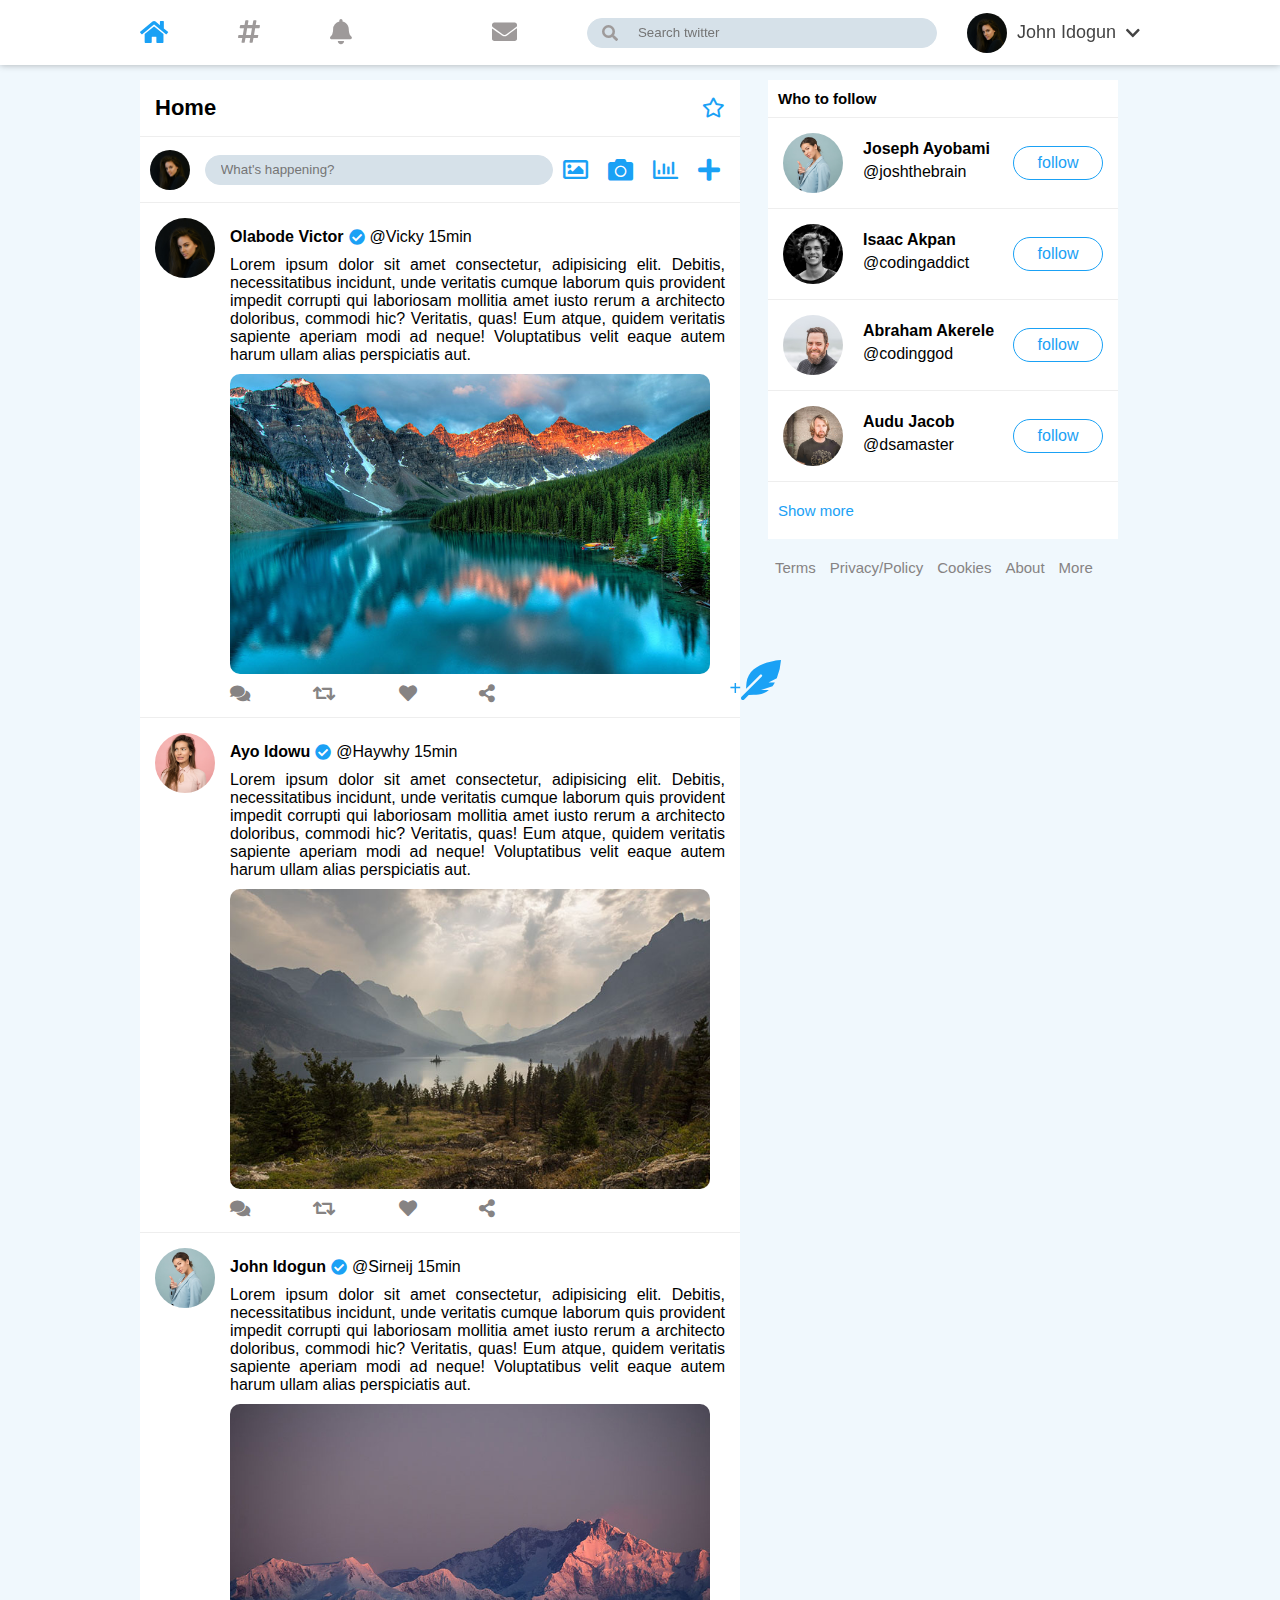
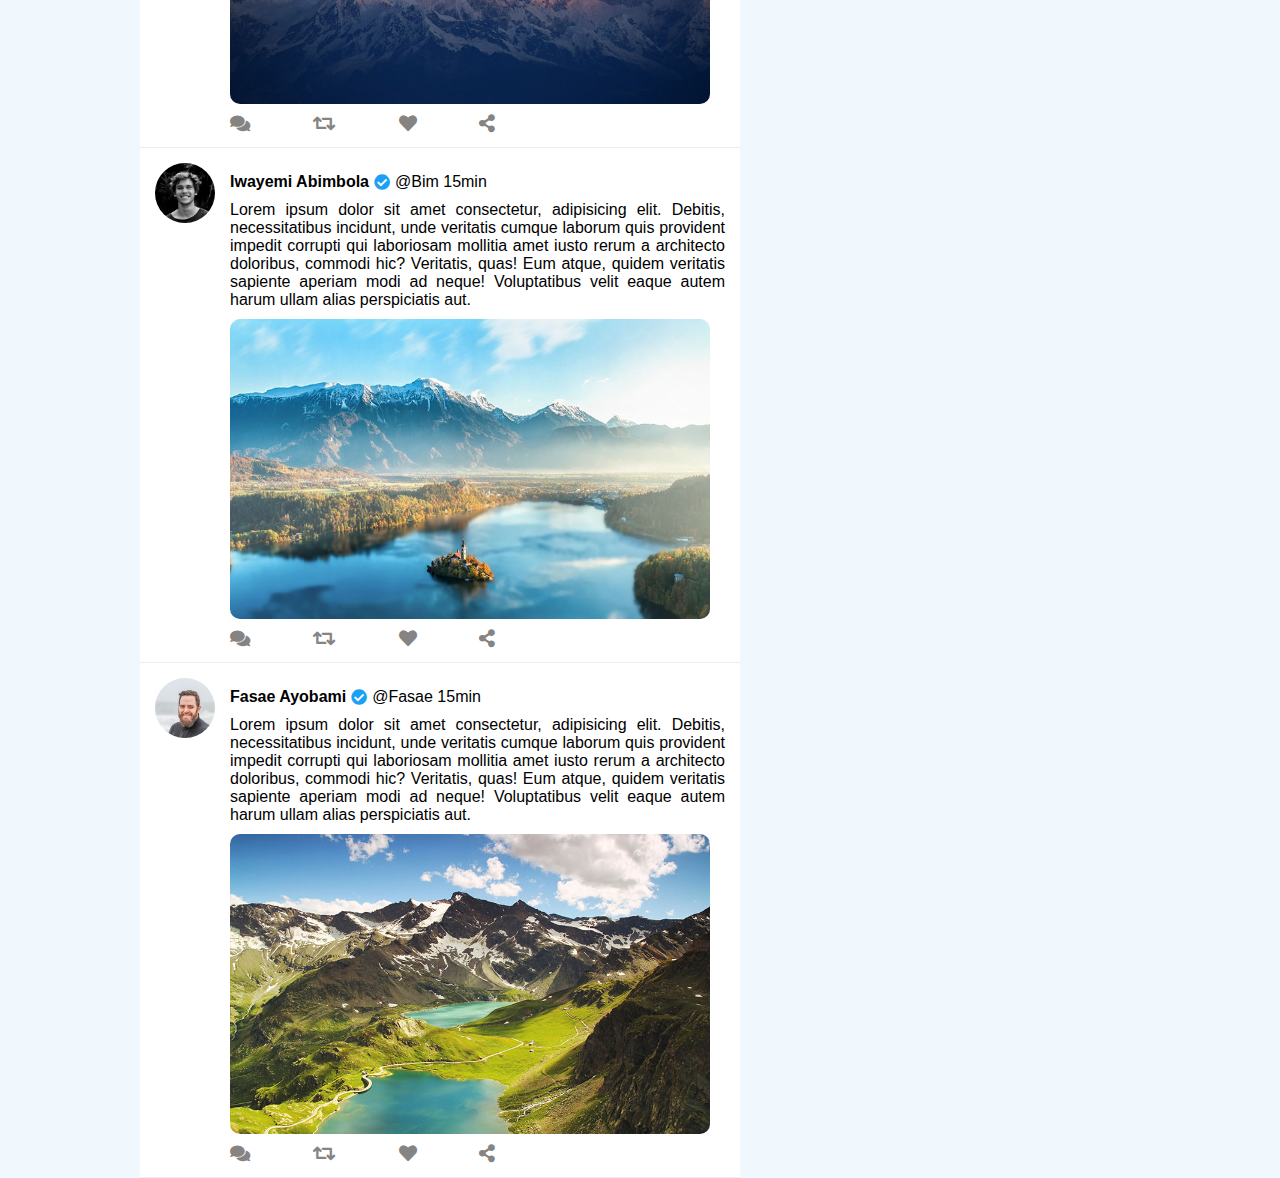
==== commit 39366afa: "Included links between pages" ====
--- a/feeds.html
+++ b/feeds.html
@@ -13,9 +13,14 @@
       <!-- feeds navigation -->
       <nav class="feeds-nav change-to-theme-dark-1">
         <div class="icons">
-          <a href="#" class="active nav-item"><i class="fas fa-home"></i></a>
+          <a href="index.html" class="active nav-item"
+            ><i class="fas fa-home"></i
+          ></a>
           <a href="#" class="nav-item"><i class="fas fa-hashtag"></i></a>
           <a href="#" class="nav-item"><i class="fas fa-bell"></i></a>
+          <a href="login.html" class="nav-item"
+            ><i class="fas fa-sign-in"></i
+          ></a>
           <a href="#" class="nav-item"><i class="fas fa-envelope"></i></a>
         </div>
         <form class="search-bar">
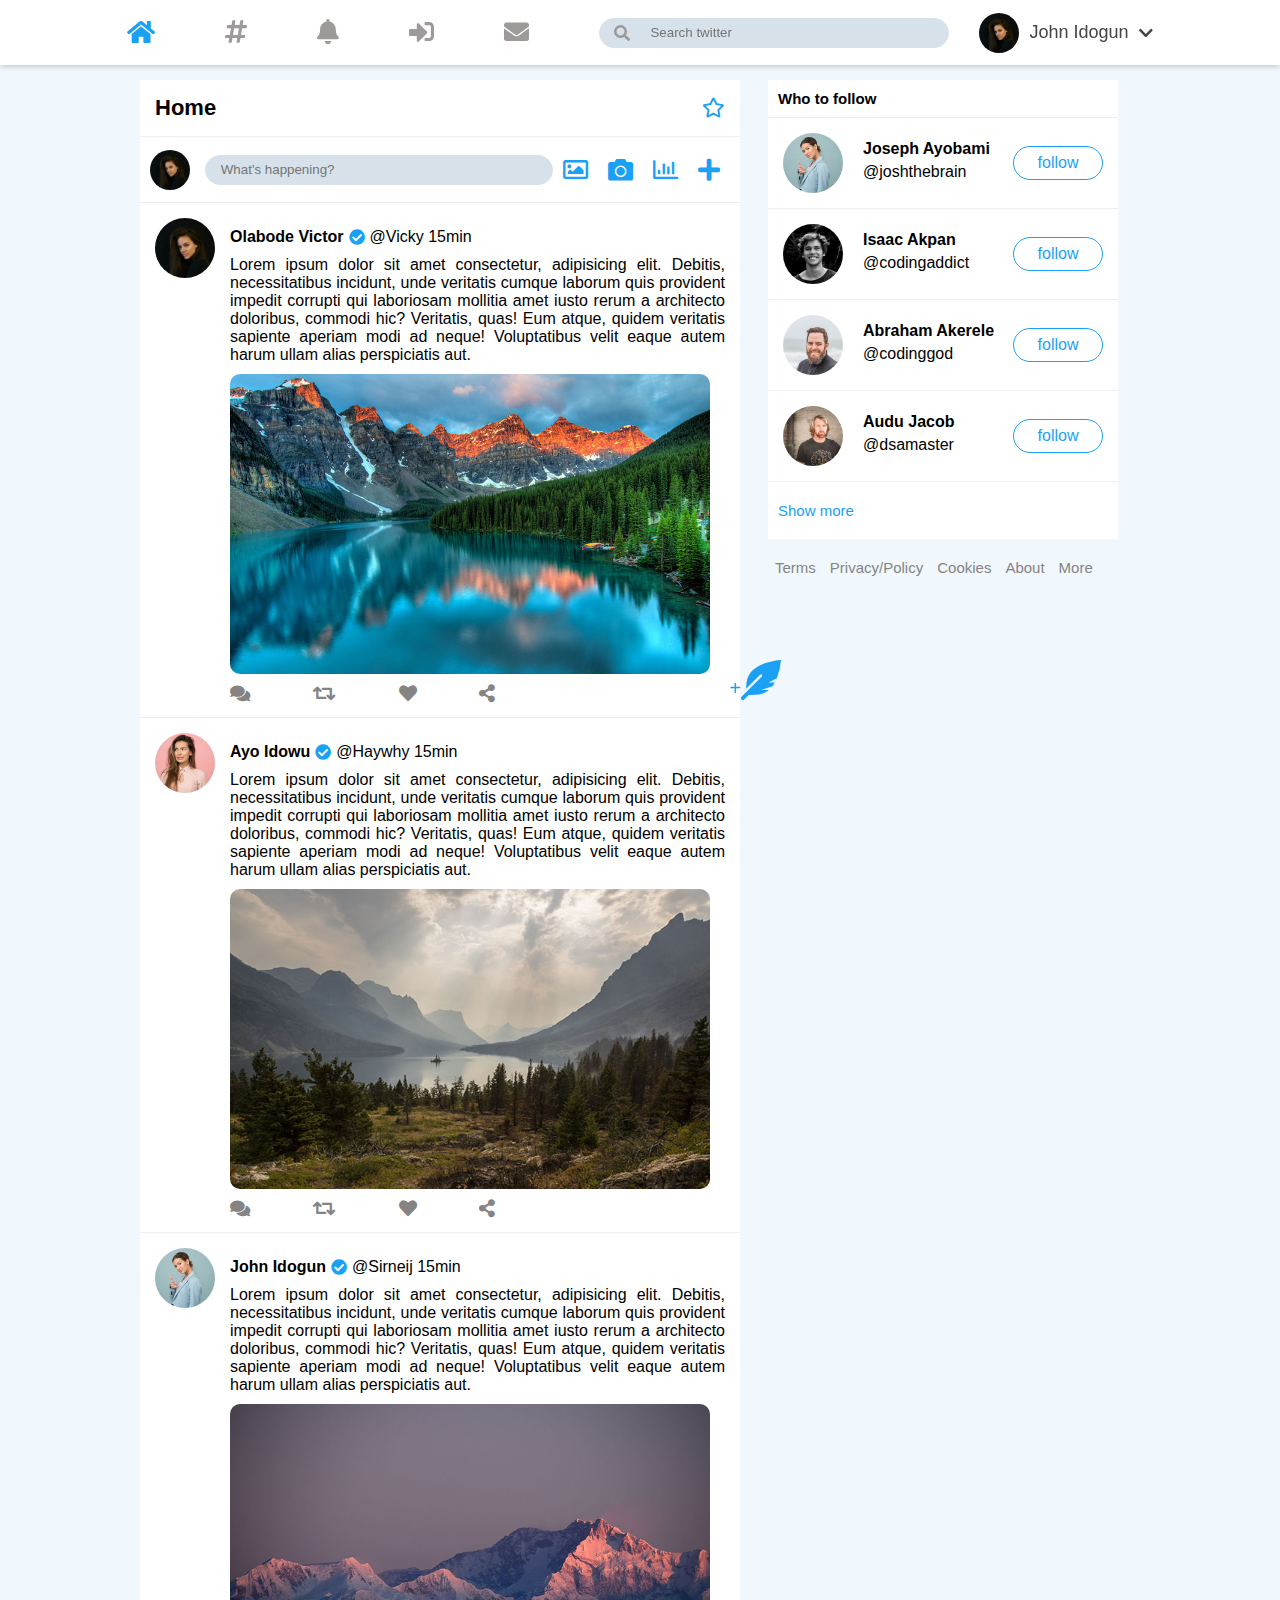
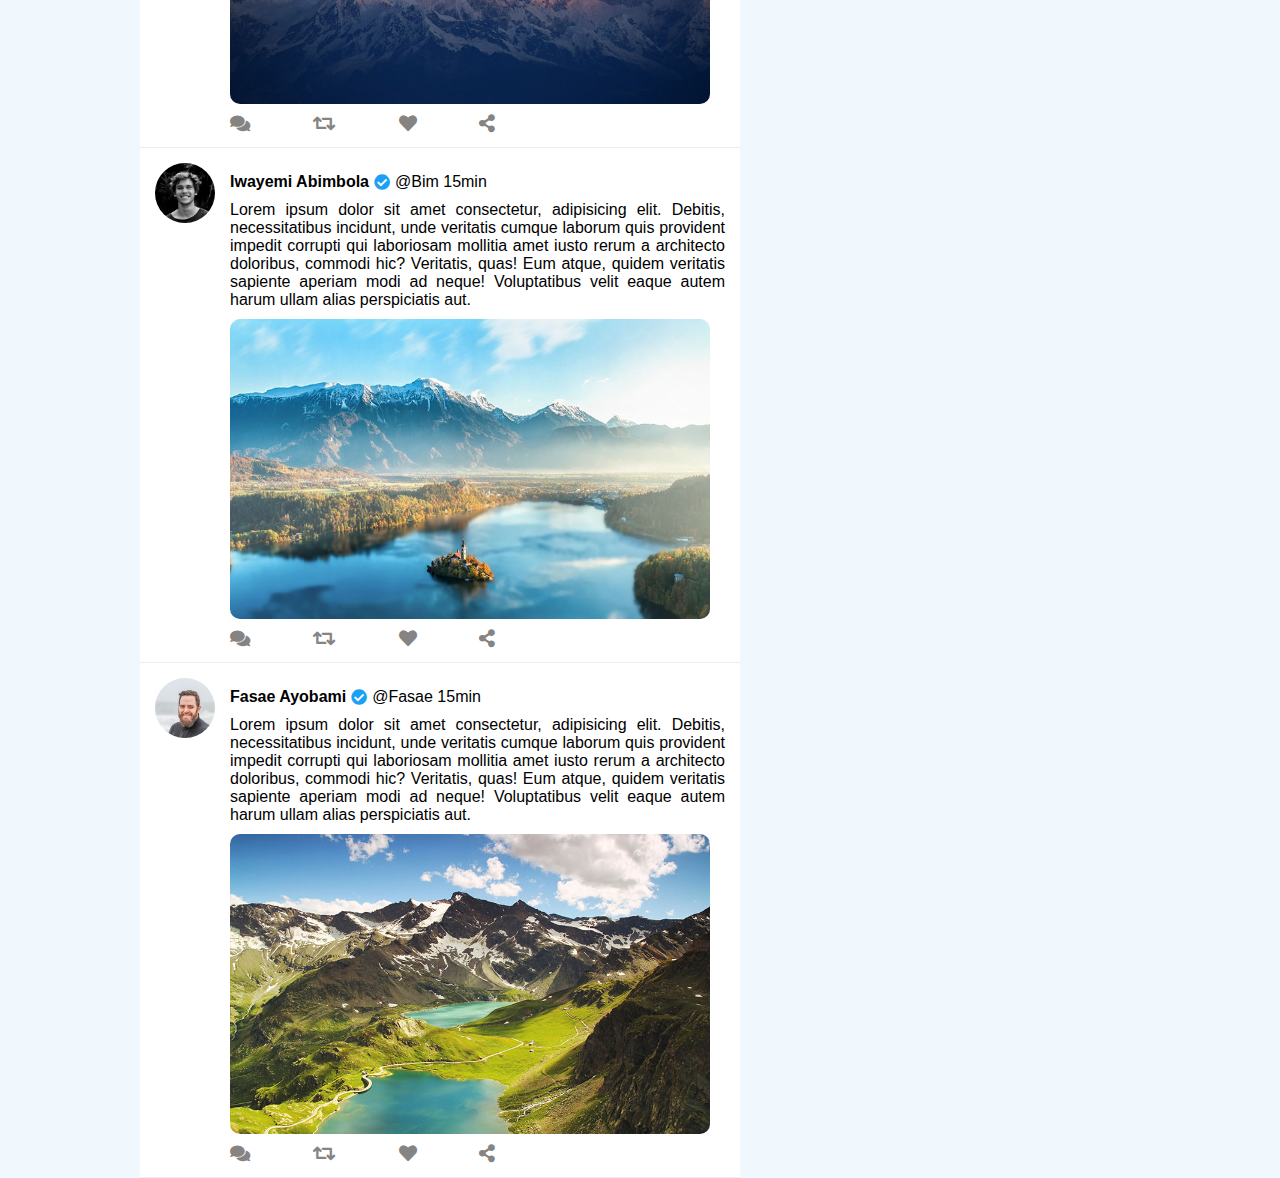
==== commit 21469843: "Fixed a bug" ====
--- a/feeds.html
+++ b/feeds.html
@@ -19,7 +19,7 @@
           <a href="#" class="nav-item"><i class="fas fa-hashtag"></i></a>
           <a href="#" class="nav-item"><i class="fas fa-bell"></i></a>
           <a href="login.html" class="nav-item"
-            ><i class="fas fa-sign-in"></i
+            ><i class="fas fa-sign-in-alt"></i
           ></a>
           <a href="#" class="nav-item"><i class="fas fa-envelope"></i></a>
         </div>
--- a/style.css
+++ b/style.css
@@ -196,7 +196,7 @@
   padding: 1.5rem;
   border: 0.1rem solid #ddd;
 }
-.theme-dark-1 .main-page-footer {
+.theme-dark-1.main-page-footer {
   background-color: #1c2938;
   border-top: 0.1rem solid #444444;
   border-bottom: none;
@@ -215,7 +215,7 @@
   color: #444444;
   font-weight: 300;
 }
-.theme-dark-1 .main-page-footer a {
+.theme-dark-1.main-page-footer a {
   color: #fff;
 }
 /* end of main-page-footer */
